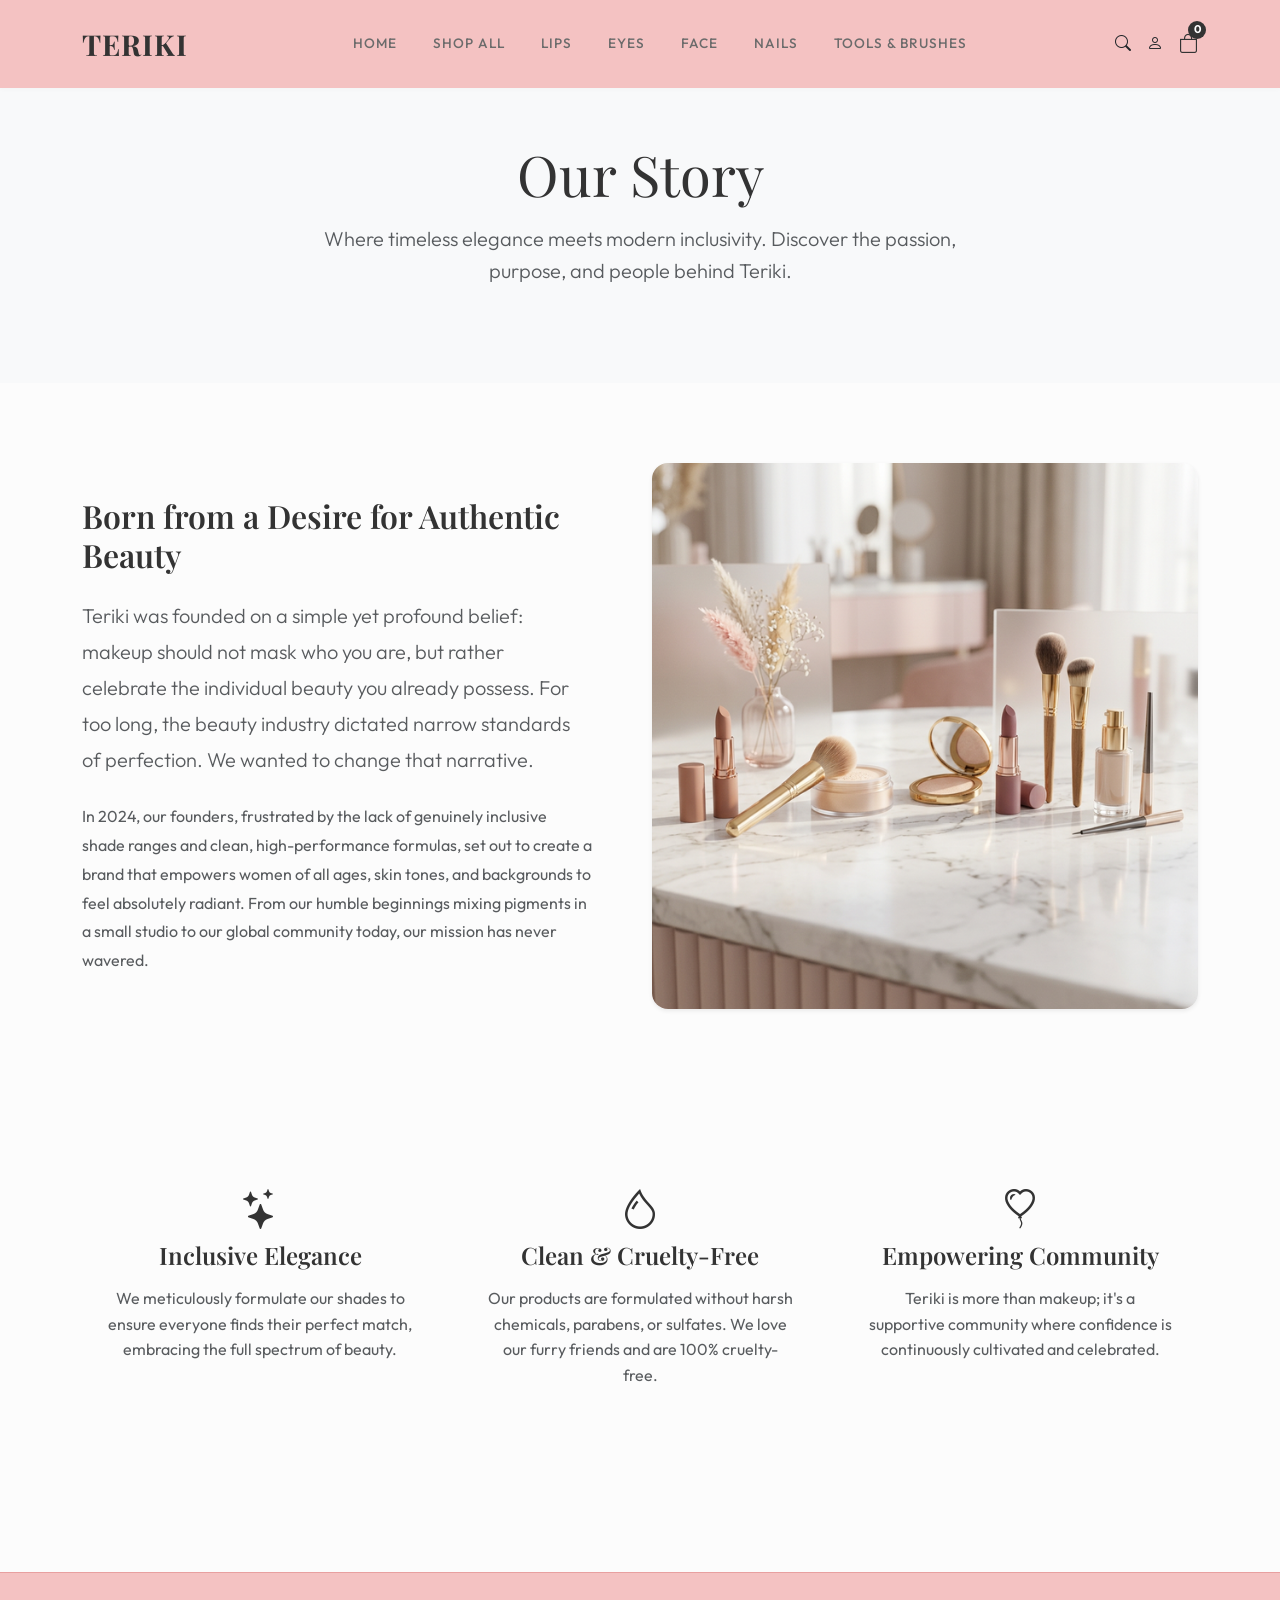
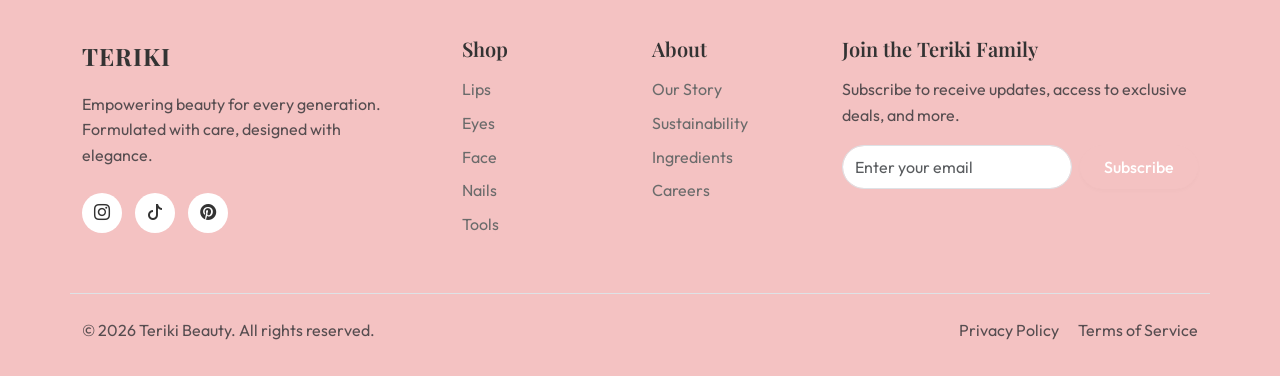
==== about.html @ 034e318c "added our story" ====
<!DOCTYPE html>
<html lang="en">

<head>
    <meta charset="UTF-8">
    <meta name="viewport" content="width=device-width, initial-scale=1.0">
    <title>Our Story - Teriki Beauty</title>
    <!-- Google Fonts -->
    <link rel="preconnect" href="https://fonts.googleapis.com">
    <link rel="preconnect" href="https://fonts.gstatic.com" crossorigin>
    <link
        href="https://fonts.googleapis.com/css2?family=Outfit:wght@300;400;500;600&family=Playfair+Display:ital,wght@0,400;0,600;0,700;1,400&display=swap"
        rel="stylesheet">
    <!-- Bootstrap CSS -->
    <link href="https://cdn.jsdelivr.net/npm/bootstrap@5.3.2/dist/css/bootstrap.min.css" rel="stylesheet">
    <!-- Icons -->
    <link rel="stylesheet" href="https://cdn.jsdelivr.net/npm/bootstrap-icons@1.11.1/font/bootstrap-icons.css">
    <!-- Custom CSS -->
    <link rel="stylesheet" href="css/styles.css">
    <!-- Favicon -->
    <link rel="icon" type="image/png" href="img/favicon.png">
</head>

<body>

    <!-- Navigation -->
    <nav class="navbar navbar-expand-lg fixed-top">
        <div class="container">
            <a class="navbar-brand" href="index.html">TERIKI</a>
            <button class="navbar-toggler border-0" type="button" data-bs-toggle="collapse" data-bs-target="#navbarNav"
                aria-controls="navbarNav" aria-expanded="false" aria-label="Toggle navigation">
                <span class="navbar-toggler-icon"></span>
            </button>
            <div class="collapse navbar-collapse" id="navbarNav">
                <ul class="navbar-nav mx-auto">
                    <li class="nav-item">
                        <a class="nav-link" href="index.html">Home</a>
                    </li>
                    <li class="nav-item">
                        <a class="nav-link" href="shop.html">Shop All</a>
                    </li>
                    <li class="nav-item">
                        <a class="nav-link" href="shop.html?category=lips">Lips</a>
                    </li>
                    <li class="nav-item">
                        <a class="nav-link" href="shop.html?category=eyes">Eyes</a>
                    </li>
                    <li class="nav-item">
                        <a class="nav-link" href="shop.html?category=face">Face</a>
                    </li>
                    <li class="nav-item">
                        <a class="nav-link" href="shop.html?category=nails">Nails</a>
                    </li>
                    <li class="nav-item">
                        <a class="nav-link" href="shop.html?category=tools">Tools & Brushes</a>
                    </li>
                </ul>
                <div class="d-flex align-items-center">
                    <a href="#" class="text-dark me-3" data-bs-toggle="modal" data-bs-target="#searchModal"><i
                            class="bi bi-search"></i></a>
                    <a href="#" class="text-dark me-3"><i class="bi bi-person"></i></a>
                    <a href="cart.html" class="cart-icon">
                        <i class="bi bi-bag"></i>
                        <span class="cart-badge" id="cart-count">0</span>
                    </a>
                </div>
            </div>
        </div>
    </nav>

    <!-- Page Header (Hero) -->
    <div class="bg-light" style="padding-top: 140px; padding-bottom: 80px;">
        <div class="container text-center">
            <h1 class="font-heading display-4 mb-3">Our Story</h1>
            <p class="text-muted mx-auto lead" style="max-width: 700px;">
                Where timeless elegance meets modern inclusivity. Discover the passion, purpose, and people behind
                Teriki.
            </p>
        </div>
    </div>

    <!-- The Story Section -->
    <section class="section-padding">
        <div class="container">
            <div class="row align-items-center mb-5 pb-4">
                <div class="col-lg-6 mb-4 mb-lg-0 pe-lg-5">
                    <h2 class="font-heading mb-4">Born from a Desire for Authentic Beauty</h2>
                    <p class="text-muted mb-4 lead" style="line-height: 1.8;">
                        Teriki was founded on a simple yet profound belief: makeup should not mask who you are, but
                        rather celebrate the individual beauty you already possess. For too long, the beauty industry
                        dictated narrow standards of perfection. We wanted to change that narrative.
                    </p>
                    <p class="text-muted mb-0" style="line-height: 1.8;">
                        In 2024, our founders, frustrated by the lack of genuinely inclusive shade ranges and clean,
                        high-performance formulas, set out to create a brand that empowers women of all ages, skin
                        tones, and backgrounds to feel absolutely radiant. From our humble beginnings mixing pigments in
                        a small studio to our global community today, our mission has never wavered.
                    </p>
                </div>
                <div class="col-lg-6">
                    <img src="img/teriki_hero_banner_1772288633632.png" alt="Founders of Teriki"
                        class="img-fluid rounded-4 shadow-sm">
                </div>
            </div>

            <div class="row mt-5 pt-5 text-center g-4">
                <div class="col-md-4">
                    <div class="p-4">
                        <i class="bi bi-stars fs-1 text-primary-custom mb-3"></i>
                        <h4 class="font-heading mb-3">Inclusive Elegance</h4>
                        <p class="text-muted">We meticulously formulate our shades to ensure everyone finds their
                            perfect match, embracing the full spectrum of beauty.</p>
                    </div>
                </div>
                <div class="col-md-4">
                    <div class="p-4">
                        <i class="bi bi-droplet fs-1 text-primary-custom mb-3"></i>
                        <h4 class="font-heading mb-3">Clean & Cruelty-Free</h4>
                        <p class="text-muted">Our products are formulated without harsh chemicals, parabens, or
                            sulfates. We love our furry friends and are 100% cruelty-free.</p>
                    </div>
                </div>
                <div class="col-md-4">
                    <div class="p-4">
                        <i class="bi bi-balloon-heart fs-1 text-primary-custom mb-3"></i>
                        <h4 class="font-heading mb-3">Empowering Community</h4>
                        <p class="text-muted">Teriki is more than makeup; it's a supportive community where confidence
                            is continuously cultivated and celebrated.</p>
                    </div>
                </div>
            </div>
        </div>
    </section>

    <!-- Search Modal -->
    <div class="modal fade" id="searchModal" tabindex="-1" aria-labelledby="searchModalLabel" aria-hidden="true">
        <div class="modal-dialog modal-dialog-centered">
            <div class="modal-content border-0">
                <div class="modal-header border-0 pb-0">
                    <button type="button" class="btn-close" data-bs-dismiss="modal" aria-label="Close"></button>
                </div>
                <div class="modal-body text-center pt-0 pb-5 px-4">
                    <h5 class="modal-title mb-4" id="searchModalLabel">What are you looking for?</h5>
                    <form action="shop.html" method="GET" class="d-flex w-100">
                        <input type="text" name="search" class="form-control rounded-pill border-dark me-2"
                            placeholder="Search products..." autofocus required>
                        <button type="submit" class="btn btn-primary-custom rounded-pill px-4">Search</button>
                    </form>
                </div>
            </div>
        </div>
    </div>

    <!-- Footer -->
    <footer class="footer">
        <div class="container">
            <div class="row gy-4">
                <div class="col-lg-4 col-md-6">
                    <div class="footer-brand">TERIKI</div>
                    <p class="text-muted pe-4">Empowering beauty for every generation. Formulated with care, designed
                        with elegance.</p>
                    <div class="mt-4">
                        <a href="#" class="social-icon"><i class="bi bi-instagram"></i></a>
                        <a href="#" class="social-icon"><i class="bi bi-tiktok"></i></a>
                        <a href="#" class="social-icon"><i class="bi bi-pinterest"></i></a>
                    </div>
                </div>
                <div class="col-lg-2 col-md-3 col-6">
                    <h5 class="mb-3">Shop</h5>
                    <a href="shop.html?category=lips" class="footer-link">Lips</a>
                    <a href="shop.html?category=eyes" class="footer-link">Eyes</a>
                    <a href="shop.html?category=face" class="footer-link">Face</a>
                    <a href="shop.html?category=nails" class="footer-link">Nails</a>
                    <a href="shop.html?category=tools" class="footer-link">Tools</a>
                </div>
                <div class="col-lg-2 col-md-3 col-6">
                    <h5 class="mb-3">About</h5>
                    <a href="about.html" class="footer-link">Our Story</a>
                    <a href="#" class="footer-link">Sustainability</a>
                    <a href="#" class="footer-link">Ingredients</a>
                    <a href="#" class="footer-link">Careers</a>
                </div>
                <div class="col-lg-4 col-md-6">
                    <h5 class="mb-3">Join the Teriki Family</h5>
                    <p class="text-muted mb-3">Subscribe to receive updates, access to exclusive deals, and more.</p>
                    <form class="d-flex" onsubmit="event.preventDefault();">
                        <input type="email" class="form-control rounded-pill me-2" placeholder="Enter your email"
                            required>
                        <button type="submit" class="btn btn-primary-custom">Subscribe</button>
                    </form>
                </div>
            </div>
            <div class="row mt-5 pt-4 border-top">
                <div class="col-md-6 text-center text-md-start text-muted">
                    &copy; 2026 Teriki Beauty. All rights reserved.
                </div>
                <div class="col-md-6 text-center text-md-end mt-2 mt-md-0">
                    <a href="#" class="text-muted me-3 text-decoration-none">Privacy Policy</a>
                    <a href="#" class="text-muted text-decoration-none">Terms of Service</a>
                </div>
            </div>
        </div>
    </footer>

    <!-- Bootstrap JS -->
    <script src="https://cdn.jsdelivr.net/npm/bootstrap@5.3.2/dist/js/bootstrap.bundle.min.js"></script>
    <script src="js/app.js"></script>
</body>

</html>
---- css/styles.css ----
:root {
    --primary-color: #f4c2c2;
    /* Soft Blush Pink */
    --primary-dark: #e8a0a0;
    --secondary-color: #f5f5dc;
    /* Neutral Beige */
    --bg-light: #fcfcfc;
    --bg-white: #ffffff;
    --text-dark: #333333;
    --text-muted: #6b6b6b;
    --border-color: #eaeaea;

    --font-heading: 'Playfair Display', serif;
    --font-body: 'Outfit', sans-serif;

    --shadow-sm: 0 2px 4px rgba(0, 0, 0, 0.02);
    --shadow-md: 0 8px 16px rgba(0, 0, 0, 0.06);
    --shadow-hover: 0 12px 24px rgba(244, 194, 194, 0.2);
    --transition: all 0.3s ease;
}

body {
    font-family: var(--font-body);
    color: var(--text-dark);
    background-color: var(--bg-light);
    line-height: 1.6;
}

h1,
h2,
h3,
h4,
h5,
h6 {
    font-family: var(--font-heading);
    font-weight: 600;
    color: var(--text-dark);
}

a {
    color: var(--text-dark);
    text-decoration: none;
    transition: var(--transition);
}

a:hover {
    color: var(--primary-dark);
}

/* Custom Buttons */
.btn-primary-custom {
    background-color: var(--primary-color);
    color: var(--bg-white);
    border: none;
    border-radius: 30px;
    padding: 10px 24px;
    font-weight: 500;
    transition: var(--transition);
    box-shadow: var(--shadow-sm);
}

.btn-primary-custom:hover {
    background-color: var(--primary-dark);
    color: var(--bg-white);
    transform: translateY(-2px);
    box-shadow: var(--shadow-hover);
}

.btn-outline-custom {
    background-color: transparent;
    color: var(--text-dark);
    border: 1px solid var(--border-color);
    border-radius: 30px;
    padding: 10px 24px;
    font-weight: 500;
    transition: var(--transition);
}

.btn-outline-custom:hover {
    background-color: var(--primary-color);
    border-color: var(--primary-color);
    color: var(--bg-white);
}

/* Navbar */
.navbar {
    background-color: var(--primary-color) !important;
    backdrop-filter: blur(10px);
    box-shadow: var(--shadow-sm);
    padding: 1rem 0;
}

.navbar-brand {
    font-family: var(--font-heading);
    font-size: 1.8rem;
    font-weight: 700;
    color: var(--text-dark) !important;
    letter-spacing: 1px;
}

.nav-link {
    font-weight: 500;
    color: var(--text-muted) !important;
    margin: 0 10px;
    text-transform: uppercase;
    font-size: 0.85rem;
    letter-spacing: 1px;
}

.nav-link:hover,
.nav-link.active {
    color: var(--primary-dark) !important;
}

.cart-icon {
    position: relative;
    font-size: 1.2rem;
    color: var(--text-dark);
}

.cart-badge {
    position: absolute;
    top: -8px;
    right: -8px;
    background-color: var(--text-dark);
    color: var(--bg-white);
    border-radius: 50%;
    width: 18px;
    height: 18px;
    font-size: 0.7rem;
    display: flex;
    align-items: center;
    justify-content: center;
    font-weight: bold;
}

/* Hero Section */
.hero-section {
    position: relative;
    height: 80vh;
    min-height: 500px;
    display: flex;
    align-items: center;
    background-color: var(--bg-white);
    overflow: hidden;
    margin-top: 76px;
    /* Offset for fixed navbar */
}

.hero-bg-img {
    position: absolute;
    top: 0;
    left: 0;
    width: 100%;
    height: 100%;
    object-fit: cover;
    z-index: 1;
    opacity: 0.6;
}

.hero-content {
    position: relative;
    z-index: 2;
    background: rgba(255, 255, 255, 0.85);
    backdrop-filter: blur(12px);
    padding: 3rem;
    border-radius: 16px;
    max-width: 500px;
    box-shadow: var(--shadow-md);
}

.hero-title {
    font-size: 3.5rem;
    margin-bottom: 1rem;
    line-height: 1.1;
}

/* Product Card */
.product-card {
    background: var(--bg-white);
    border-radius: 12px;
    border: 1px solid var(--border-color);
    overflow: hidden;
    transition: var(--transition);
    height: 100%;
    display: flex;
    flex-direction: column;
}

.product-card:hover {
    transform: translateY(-5px);
    box-shadow: var(--shadow-md);
    border-color: var(--primary-color);
}

.product-img-wrapper {
    position: relative;
    padding-top: 100%;
    /* 1:1 Aspect Ratio */
    overflow: hidden;
    background-color: var(--bg-light);
}

.product-img {
    position: absolute;
    top: 0;
    left: 0;
    width: 100%;
    height: 100%;
    object-fit: cover;
    transition: transform 0.5s ease;
}

.product-card:hover .product-img {
    transform: scale(1.05);
}

.product-info {
    padding: 1.5rem;
    display: flex;
    flex-direction: column;
    flex-grow: 1;
}

.product-category {
    font-size: 0.75rem;
    text-transform: uppercase;
    color: var(--text-muted);
    letter-spacing: 1px;
    margin-bottom: 0.5rem;
}

.product-title {
    font-size: 1.1rem;
    font-weight: 500;
    margin-bottom: 0.5rem;
}

.product-price {
    font-weight: 600;
    font-size: 1.2rem;
    color: var(--text-dark);
    margin-bottom: 1rem;
    margin-top: auto;
}

/* Category Circle */
.category-circle {
    width: 150px;
    height: 150px;
    border-radius: 50%;
    background-color: var(--secondary-color);
    display: flex;
    align-items: center;
    justify-content: center;
    margin: 0 auto 1rem;
    transition: var(--transition);
    cursor: pointer;
    overflow: hidden;
    position: relative;
}

.category-circle:hover {
    transform: scale(1.05);
    box-shadow: var(--shadow-hover);
}

.category-circle img {
    width: 60%;
    height: 60%;
    object-fit: contain;
    transition: var(--transition);
    z-index: 2;
}

.category-title {
    text-align: center;
    font-family: var(--font-heading);
    font-size: 1.2rem;
}

/* Footer */
.footer {
    background-color: var(--primary-color);
    padding: 4rem 0 2rem;
    border-top: 1px solid var(--primary-dark);
    margin-top: 4rem;
}

.footer-brand {
    font-family: var(--font-heading);
    font-size: 1.5rem;
    font-weight: 700;
    margin-bottom: 1rem;
    letter-spacing: 1px;
}

.footer-link {
    color: var(--text-muted);
    display: block;
    margin-bottom: 0.5rem;
}

.social-icon {
    display: inline-flex;
    align-items: center;
    justify-content: center;
    width: 40px;
    height: 40px;
    border-radius: 50%;
    background-color: var(--bg-white);
    color: var(--text-dark);
    margin-right: 10px;
    transition: var(--transition);
}

.social-icon:hover {
    background-color: var(--primary-dark);
    color: var(--bg-white);
}

/* Utilities */
.section-padding {
    padding: 5rem 0;
}

.section-title {
    text-align: center;
    margin-bottom: 3rem;
    position: relative;
}

.section-title::after {
    content: '';
    position: absolute;
    bottom: -10px;
    left: 50%;
    transform: translateX(-50%);
    width: 50px;
    height: 2px;
    background-color: var(--primary-color);
}
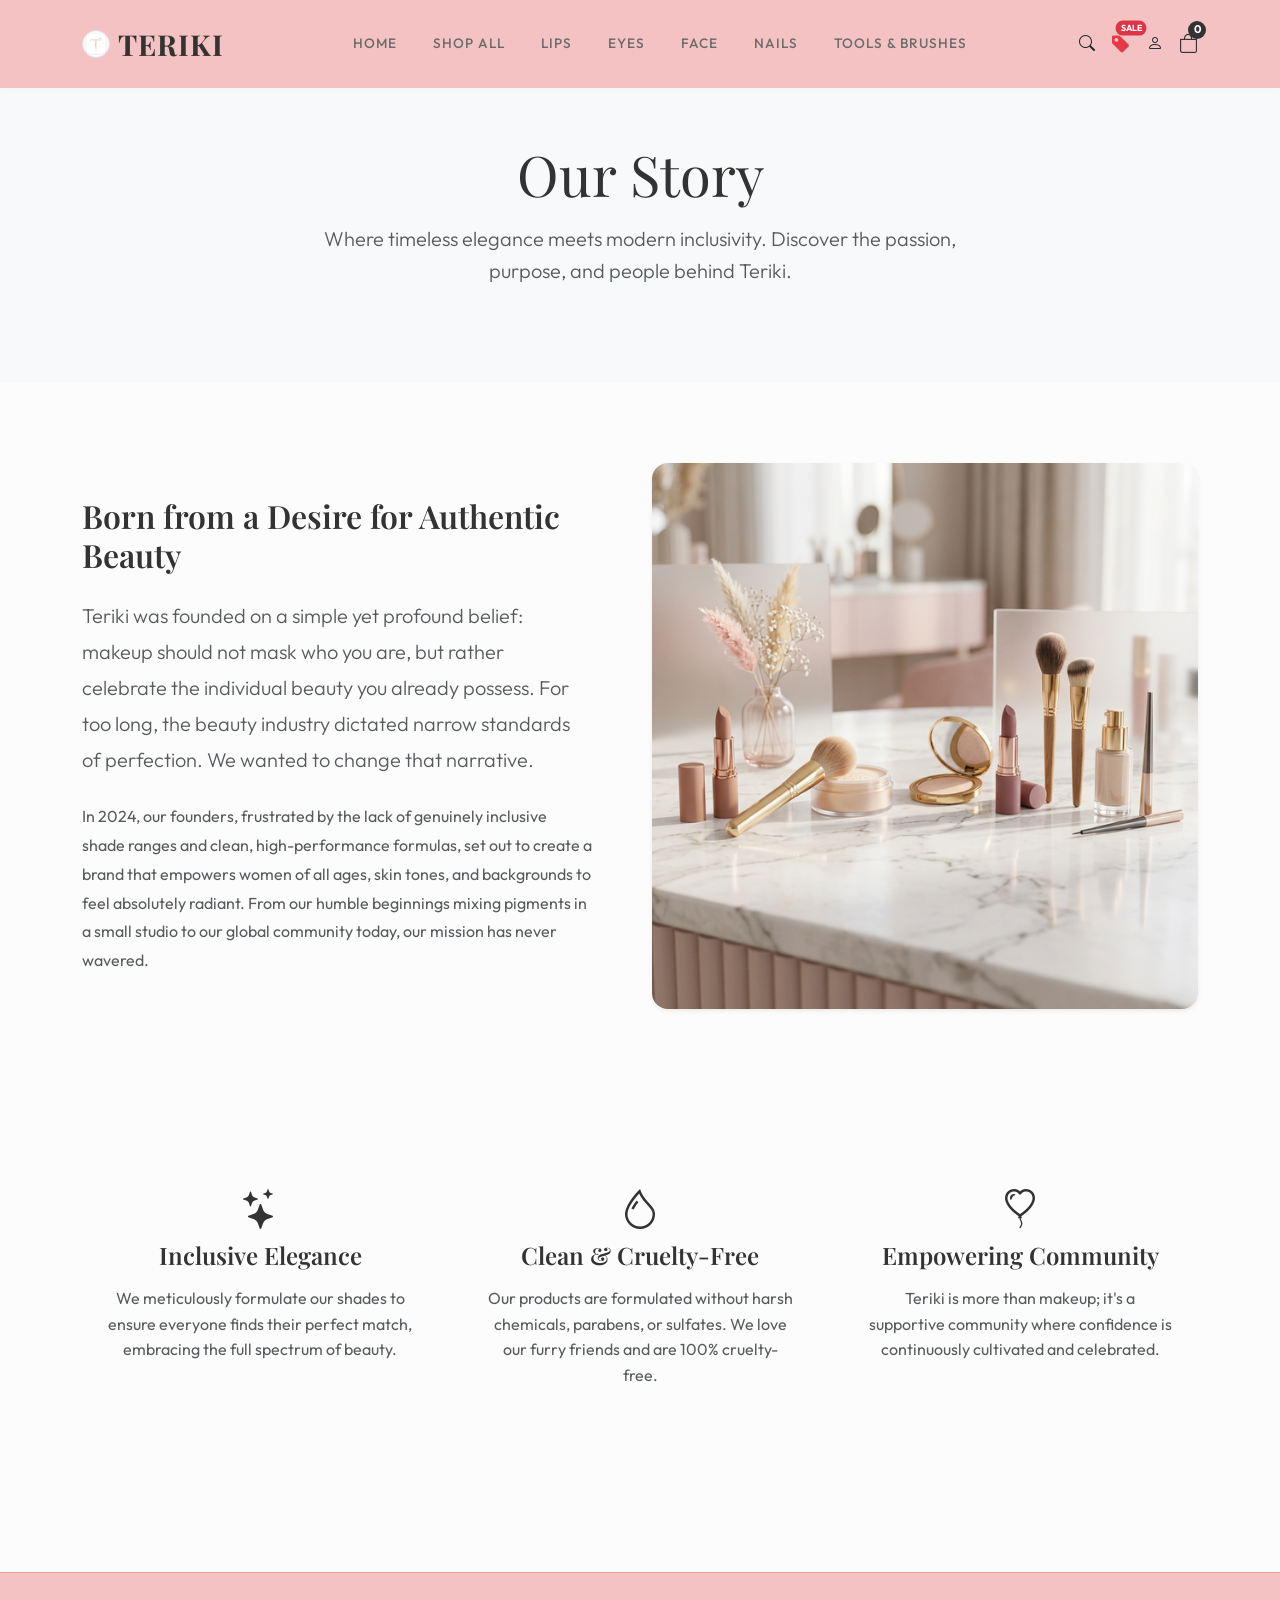
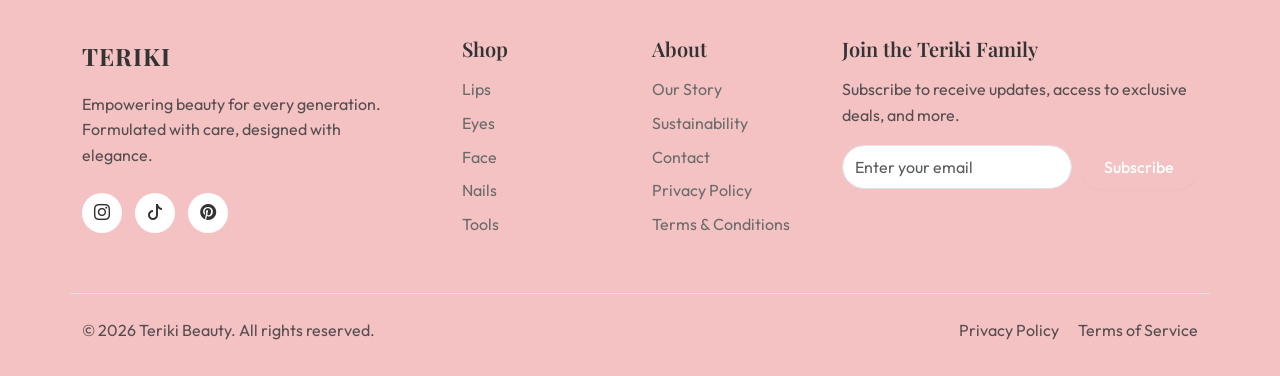
==== commit 97ce35d7: "added offers category and updated some footer links" ====
--- a/about.html
+++ b/about.html
@@ -26,7 +26,11 @@
     <!-- Navigation -->
     <nav class="navbar navbar-expand-lg fixed-top">
         <div class="container">
-            <a class="navbar-brand" href="index.html">TERIKI</a>
+            <a class="navbar-brand d-flex align-items-center" href="index.html">
+                <img src="img/favicon.png" alt="Teriki" width="28" height="28"
+                    class="me-2 rounded-circle border border-1">
+                TERIKI
+            </a>
             <button class="navbar-toggler border-0" type="button" data-bs-toggle="collapse" data-bs-target="#navbarNav"
                 aria-controls="navbarNav" aria-expanded="false" aria-label="Toggle navigation">
                 <span class="navbar-toggler-icon"></span>
@@ -58,6 +62,7 @@
                 <div class="d-flex align-items-center">
                     <a href="#" class="text-dark me-3" data-bs-toggle="modal" data-bs-target="#searchModal"><i
                             class="bi bi-search"></i></a>
+                    <a href="offers.html" class="me-3 position-relative" title="Offers &amp; Deals" style="color:#e63946;"><i class="bi bi-tag-fill fs-5"></i><span class="position-absolute top-0 start-100 translate-middle badge rounded-pill bg-danger" style="font-size:0.55rem; padding:3px 5px;">SALE</span></a>
                     <a href="#" class="text-dark me-3"><i class="bi bi-person"></i></a>
                     <a href="cart.html" class="cart-icon">
                         <i class="bi bi-bag"></i>
@@ -176,9 +181,10 @@
                 <div class="col-lg-2 col-md-3 col-6">
                     <h5 class="mb-3">About</h5>
                     <a href="about.html" class="footer-link">Our Story</a>
-                    <a href="#" class="footer-link">Sustainability</a>
-                    <a href="#" class="footer-link">Ingredients</a>
-                    <a href="#" class="footer-link">Careers</a>
+                    <a href="sustainability.html" class="footer-link">Sustainability</a>
+                    <a href="contact.html" class="footer-link">Contact</a>
+                    <a href="privacy.html" class="footer-link">Privacy Policy</a>
+                    <a href="#" class="footer-link">Terms & Conditions</a>
                 </div>
                 <div class="col-lg-4 col-md-6">
                     <h5 class="mb-3">Join the Teriki Family</h5>
@@ -195,8 +201,8 @@
                     &copy; 2026 Teriki Beauty. All rights reserved.
                 </div>
                 <div class="col-md-6 text-center text-md-end mt-2 mt-md-0">
-                    <a href="#" class="text-muted me-3 text-decoration-none">Privacy Policy</a>
-                    <a href="#" class="text-muted text-decoration-none">Terms of Service</a>
+                    <a href="privacy.html" class="text-muted me-3 text-decoration-none">Privacy Policy</a>
+                    <a href="terms.html" class="text-muted text-decoration-none">Terms of Service</a>
                 </div>
             </div>
         </div>
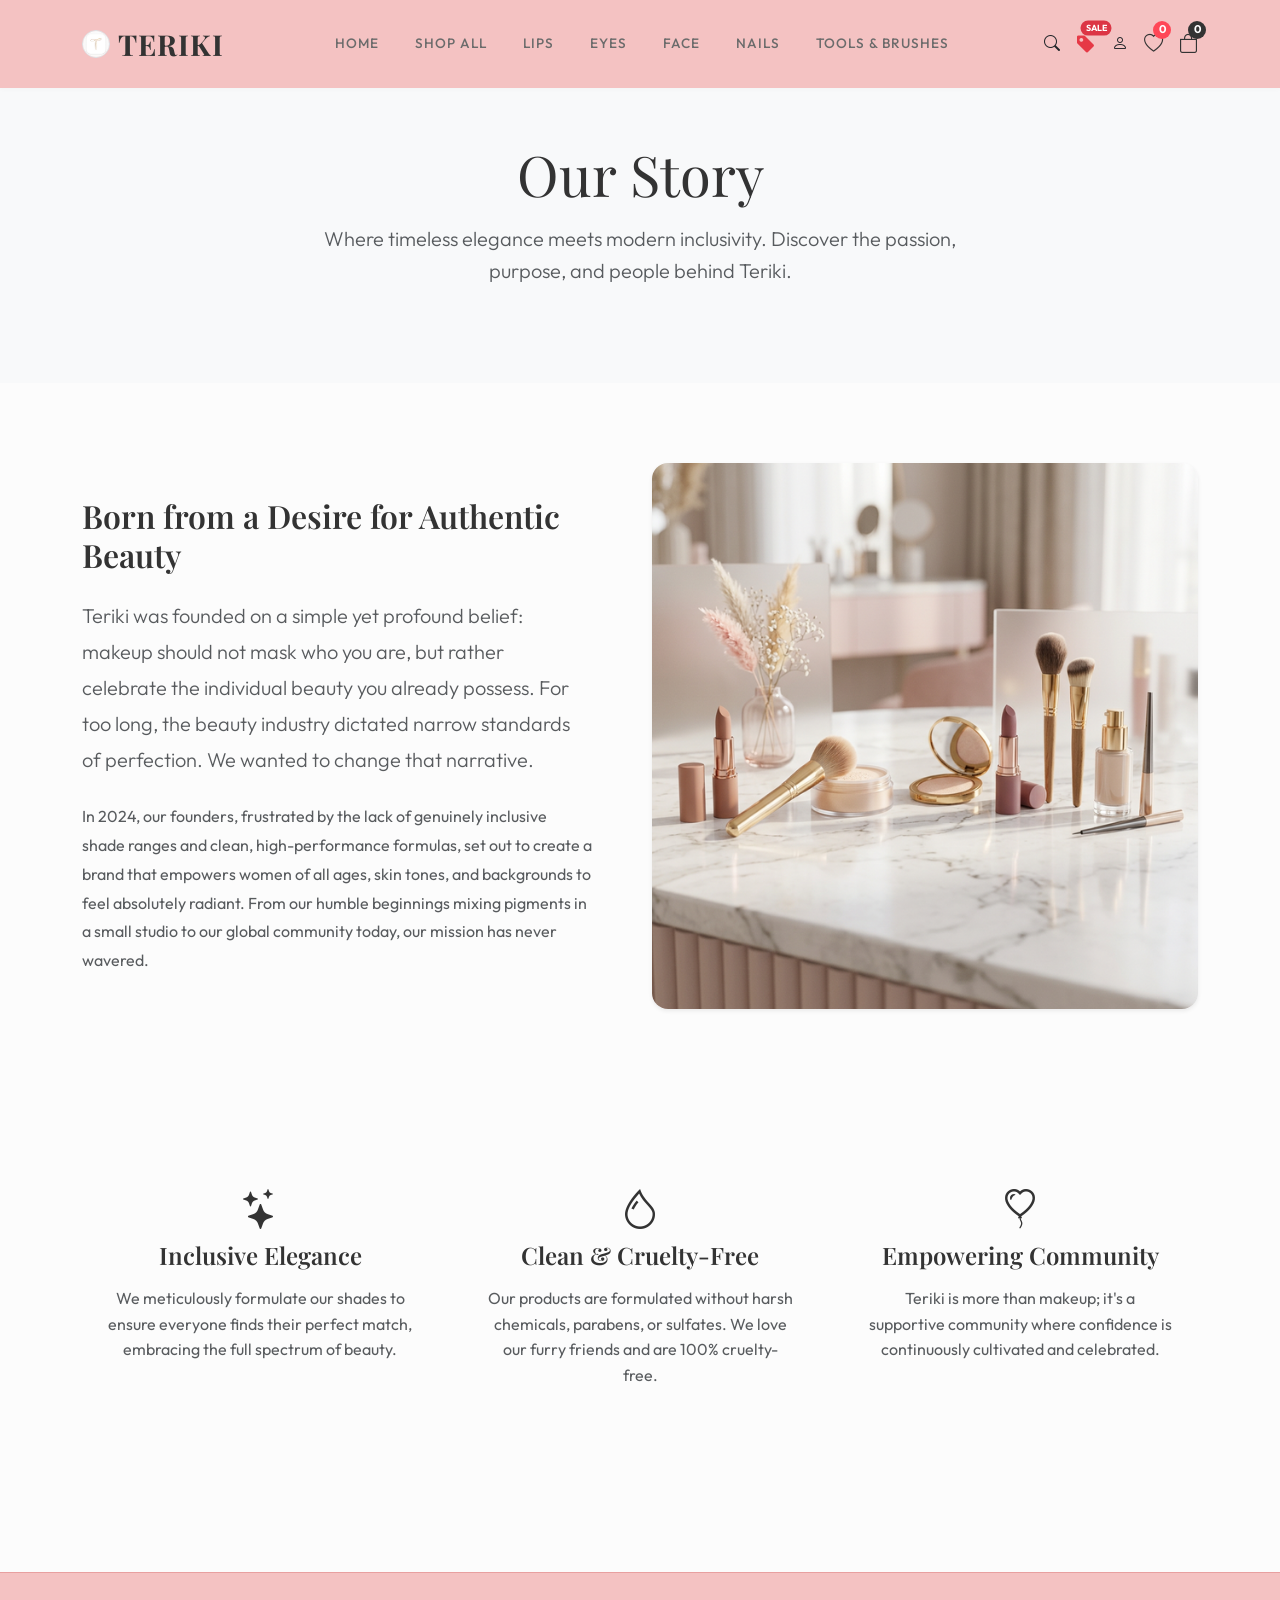
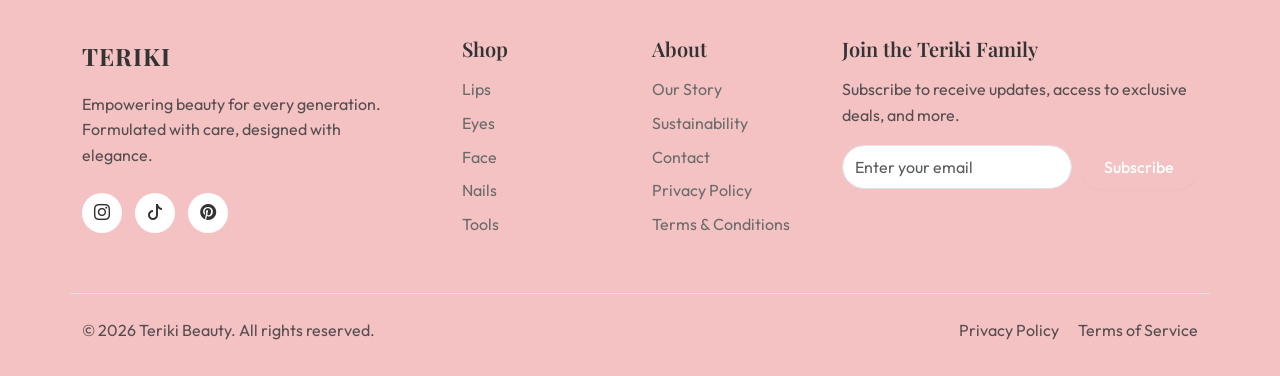
==== commit c4f20679: "changes" ====
--- a/about.html
+++ b/about.html
@@ -63,7 +63,8 @@
                     <a href="#" class="text-dark me-3" data-bs-toggle="modal" data-bs-target="#searchModal"><i
                             class="bi bi-search"></i></a>
                     <a href="offers.html" class="me-3 position-relative" title="Offers &amp; Deals" style="color:#e63946;"><i class="bi bi-tag-fill fs-5"></i><span class="position-absolute top-0 start-100 translate-middle badge rounded-pill bg-danger" style="font-size:0.55rem; padding:3px 5px;">SALE</span></a>
-                    <a href="#" class="text-dark me-3"><i class="bi bi-person"></i></a>
+                    <a href="account.html" class="text-dark me-3"><i class="bi bi-person"></i></a>
+                    <a href="wishlist.html" class="me-3 wishlist-icon-nav" title="Wishlist"><i class="bi bi-heart"></i><span class="wishlist-badge" id="wishlist-count">0</span></a>
                     <a href="cart.html" class="cart-icon">
                         <i class="bi bi-bag"></i>
                         <span class="cart-badge" id="cart-count">0</span>
--- a/css/styles.css
+++ b/css/styles.css
@@ -339,4 +339,145 @@
     width: 50px;
     height: 2px;
     background-color: var(--primary-color);
+}
+
+/* Floating WhatsApp Button */
+.whatsapp-float {
+    position: fixed;
+    width: 60px;
+    height: 60px;
+    bottom: 40px;
+    left: 40px;
+    background-color: #25d366;
+    color: #FFF;
+    border-radius: 50px;
+    text-align: center;
+    font-size: 30px;
+    box-shadow: 0 4px 15px rgba(37, 211, 102, 0.3);
+    z-index: 1000;
+    display: flex;
+    align-items: center;
+    justify-content: center;
+    transition: all 0.3s ease;
+}
+
+.whatsapp-float:hover {
+    background-color: #128C7E;
+    color: white;
+    transform: scale(1.1);
+    box-shadow: 0 6px 20px rgba(37, 211, 102, 0.4);
+}
+
+/* Back to Top Button */
+.back-to-top {
+    position: fixed;
+    bottom: 40px;
+    right: 40px;
+    width: 50px;
+    height: 50px;
+    background-color: var(--primary-dark);
+    color: white;
+    border-radius: 50%;
+    text-align: center;
+    line-height: 50px;
+    font-size: 1.2rem;
+    cursor: pointer;
+    box-shadow: 0 4px 10px rgba(0, 0, 0, 0.15);
+    z-index: 999;
+    opacity: 0;
+    visibility: hidden;
+    transition: all 0.3s ease;
+}
+
+.back-to-top.visible {
+    opacity: 1;
+    visibility: visible;
+}
+
+.back-to-top:hover {
+    background-color: var(--text-dark);
+    color: white;
+    transform: translateY(-5px);
+}
+
+/* Cookie Banner */
+.cookie-banner {
+    position: fixed;
+    bottom: 0;
+    left: 0;
+    width: 100%;
+    background-color: rgba(255, 255, 255, 0.95);
+    backdrop-filter: blur(10px);
+    box-shadow: 0 -4px 15px rgba(0, 0, 0, 0.05);
+    padding: 1.5rem 0;
+    z-index: 1050;
+    transform: translateY(100%);
+    transition: transform 0.5s cubic-bezier(0.4, 0, 0.2, 1);
+}
+
+.cookie-banner.show {
+    transform: translateY(0);
+}
+
+/* Newsletter Popup */
+#newsletterPopup .modal-content {
+    border: none;
+    border-radius: 20px;
+    overflow: hidden;
+}
+
+.newsletter-popup-bg {
+    background: linear-gradient(135deg, var(--primary-color) 0%, var(--bg-white) 100%);
+}
+
+/* Wishlist Button */
+.wishlist-btn {
+    position: absolute;
+    top: 15px;
+    right: 15px;
+    background: white;
+    border: none;
+    border-radius: 50%;
+    width: 38px;
+    height: 38px;
+    display: flex;
+    align-items: center;
+    justify-content: center;
+    font-size: 1.2rem;
+    color: #ccc;
+    box-shadow: 0 2px 8px rgba(0, 0, 0, 0.1);
+    z-index: 10;
+    transition: all 0.2s ease;
+}
+
+.wishlist-btn:hover {
+    transform: scale(1.1);
+    color: #ff4757;
+}
+
+.wishlist-btn.active {
+    color: #ff4757;
+}
+
+.wishlist-icon-nav {
+    position: relative;
+    font-size: 1.2rem;
+    color: var(--text-dark);
+}
+
+.wishlist-badge {
+    position: absolute;
+    top: -8px;
+    right: -8px;
+    background-color: #ff4757;
+    color: var(--bg-white);
+    border-radius: 50%;
+    width: 18px;
+    height: 18px;
+    font-size: 0.7rem;
+    display: flex;
+    align-items: center;
+    justify-content: center;
+    font-weight: bold;
+    transition: transform 0.2s ease;
 }
